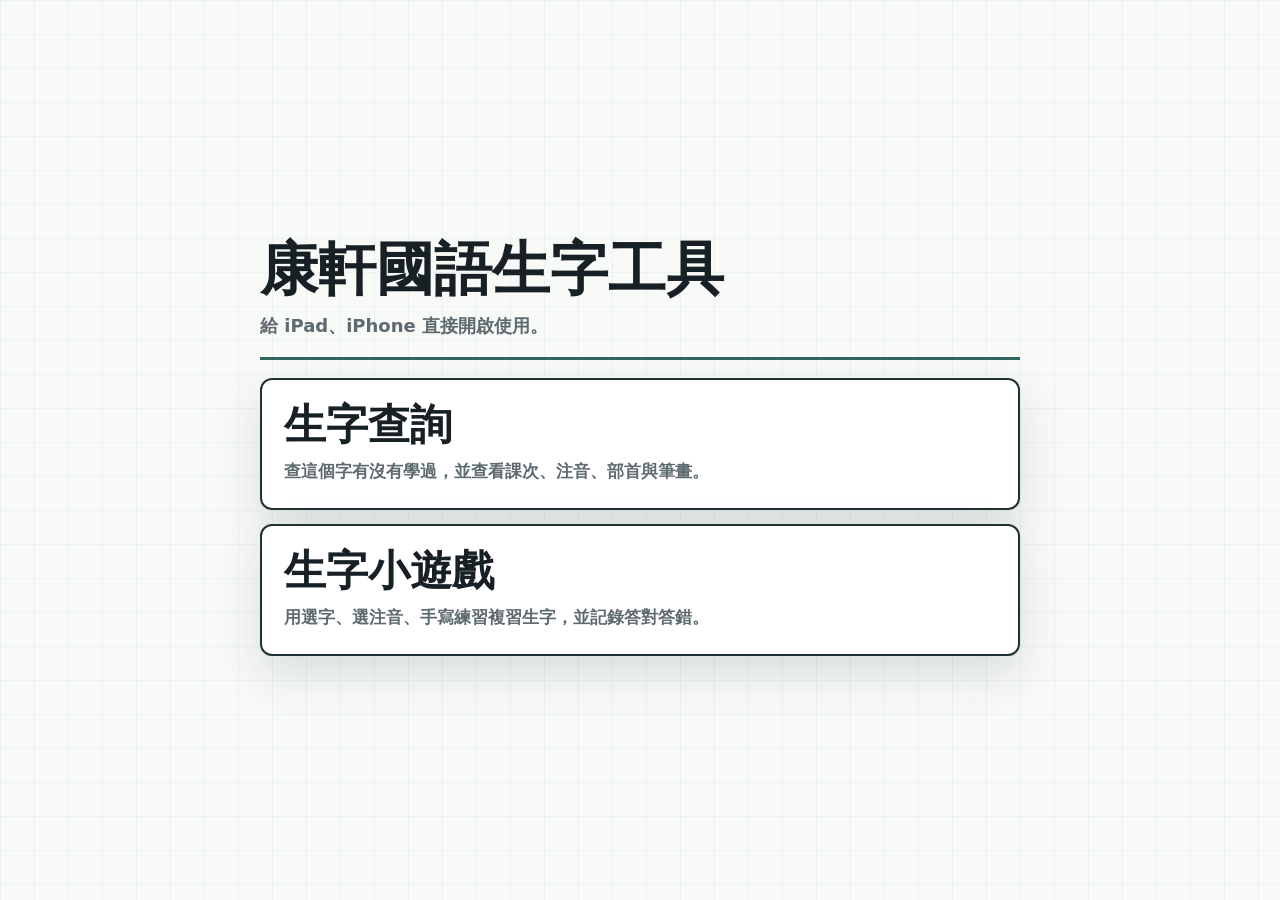
==== index.html @ 5c1a3d98 "Add mobile landing page for tools" ====
<!doctype html>
<html lang="zh-Hant">
<head>
  <meta charset="utf-8">
  <meta name="viewport" content="width=device-width, initial-scale=1, viewport-fit=cover">
  <title>康軒國語生字工具</title>
  <style>
    :root {
      --ink: #172024;
      --muted: #5d6a70;
      --paper: #f8faf7;
      --panel: #ffffff;
      --accent: #2f675f;
      --accent-2: #d97b40;
      --line: #cfd8dc;
      --shadow: 0 18px 45px rgba(31, 47, 55, 0.14);
    }

    * {
      box-sizing: border-box;
    }

    body {
      margin: 0;
      min-height: 100vh;
      color: var(--ink);
      background:
        linear-gradient(90deg, rgba(47, 103, 95, 0.06) 1px, transparent 1px),
        linear-gradient(rgba(47, 103, 95, 0.05) 1px, transparent 1px),
        var(--paper);
      background-size: 34px 34px;
      font-family: "Microsoft JhengHei", "Noto Sans TC", system-ui, sans-serif;
      -webkit-tap-highlight-color: transparent;
    }

    main {
      width: min(760px, calc(100% - 28px));
      margin: 0 auto;
      padding: max(30px, env(safe-area-inset-top)) 0 max(36px, env(safe-area-inset-bottom));
      min-height: 100vh;
      display: grid;
      align-content: center;
      gap: 18px;
    }

    header {
      border-bottom: 3px solid var(--accent);
      padding-bottom: 16px;
    }

    h1 {
      margin: 0;
      font-size: clamp(34px, 9vw, 58px);
      line-height: 1.08;
      letter-spacing: 0;
    }

    p {
      margin: 12px 0 0;
      color: var(--muted);
      font-size: 18px;
      line-height: 1.6;
      font-weight: 700;
    }

    .tools {
      display: grid;
      gap: 14px;
    }

    a {
      display: grid;
      gap: 8px;
      min-height: 132px;
      padding: 22px;
      color: var(--ink);
      text-decoration: none;
      background: var(--panel);
      border: 2px solid #203236;
      border-radius: 12px;
      box-shadow: var(--shadow);
    }

    a:active {
      transform: translateY(1px);
      border-color: var(--accent-2);
    }

    strong {
      font-size: clamp(28px, 7vw, 42px);
      line-height: 1.1;
      font-weight: 1000;
    }

    span {
      color: var(--muted);
      font-size: 17px;
      line-height: 1.45;
      font-weight: 800;
    }
  </style>
</head>
<body>
  <main>
    <header>
      <h1>康軒國語生字工具</h1>
      <p>給 iPad、iPhone 直接開啟使用。</p>
    </header>

    <section class="tools" aria-label="工具列表">
      <a href="生字查詢.html">
        <strong>生字查詢</strong>
        <span>查這個字有沒有學過，並查看課次、注音、部首與筆畫。</span>
      </a>
      <a href="生字小遊戲.html">
        <strong>生字小遊戲</strong>
        <span>用選字、選注音、手寫練習複習生字，並記錄答對答錯。</span>
      </a>
    </section>
  </main>
</body>
</html>
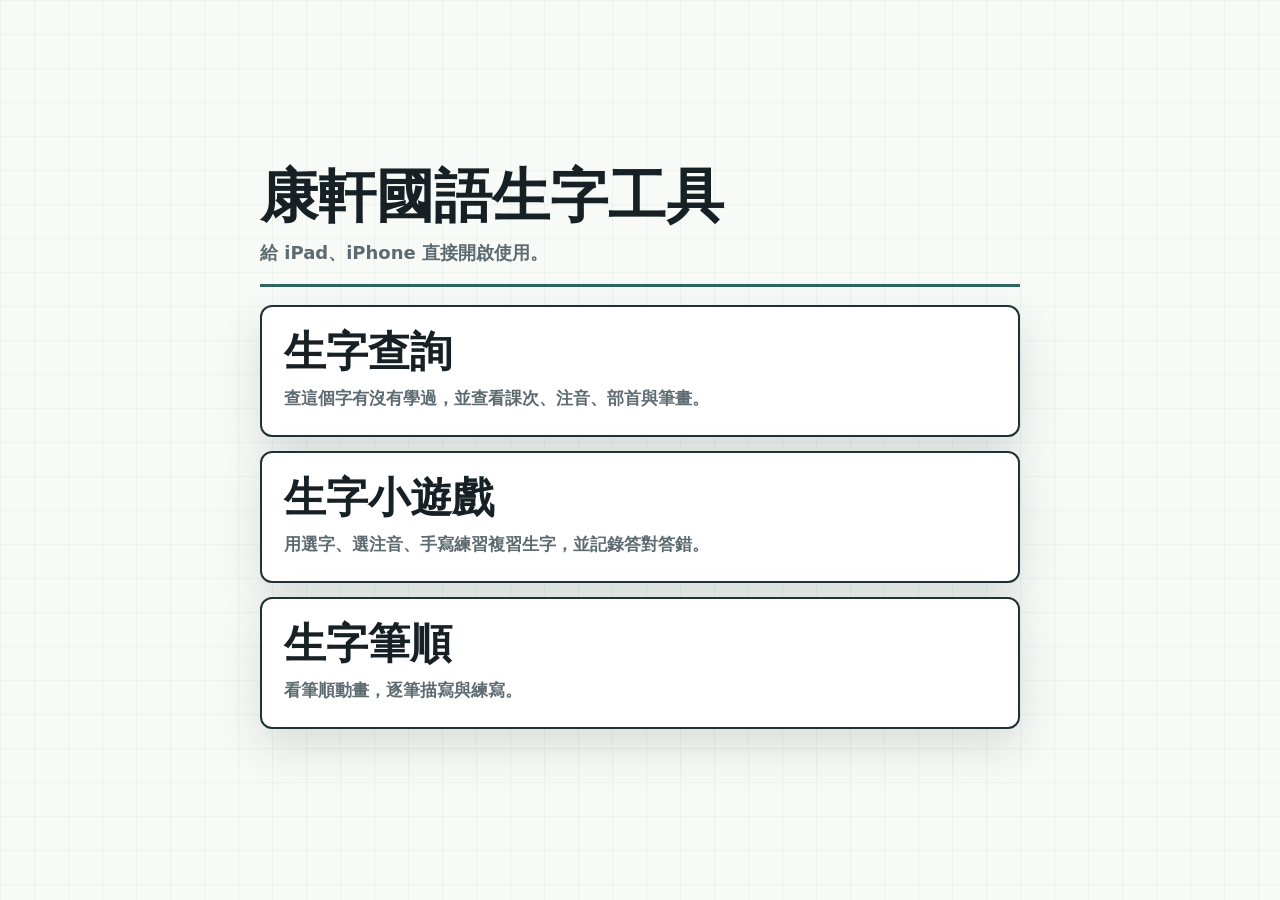
==== commit b7a7faee: "Add Taiwan character stroke animations and handwriting practice" ====
--- a/index.html
+++ b/index.html
@@ -116,6 +116,10 @@
         <strong>生字小遊戲</strong>
         <span>用選字、選注音、手寫練習複習生字，並記錄答對答錯。</span>
       </a>
+      <a href="生字筆順.html">
+        <strong>生字筆順</strong>
+        <span>看筆順動畫，逐筆描寫與練寫。</span>
+      </a>
     </section>
   </main>
 </body>
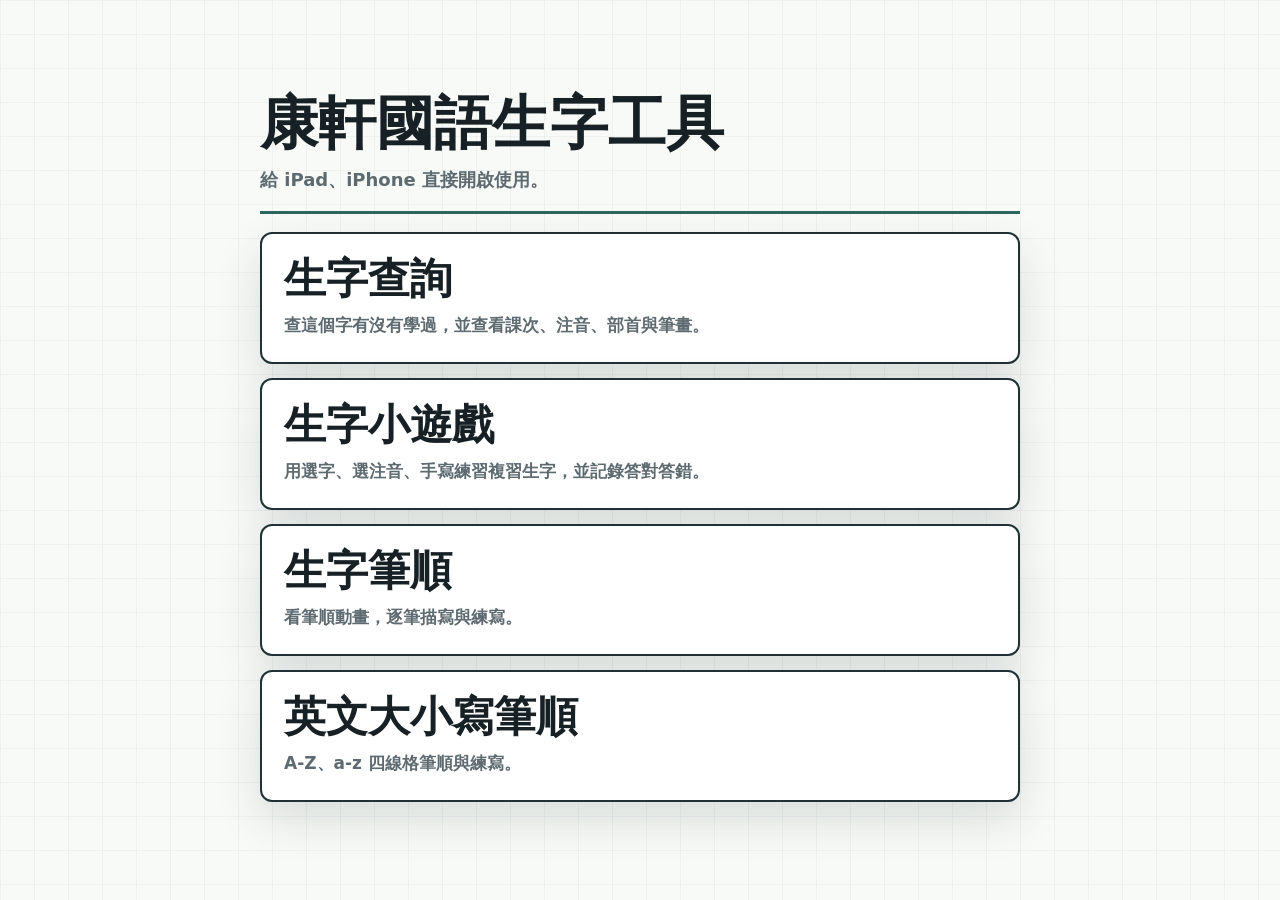
==== commit e7f9fc24: "Add uppercase and lowercase alphabet stroke practice" ====
--- a/index.html
+++ b/index.html
@@ -120,6 +120,10 @@
         <strong>生字筆順</strong>
         <span>看筆順動畫，逐筆描寫與練寫。</span>
       </a>
+      <a href="英文筆順.html">
+        <strong>英文大小寫筆順</strong>
+        <span>A-Z、a-z 四線格筆順與練寫。</span>
+      </a>
     </section>
   </main>
 </body>
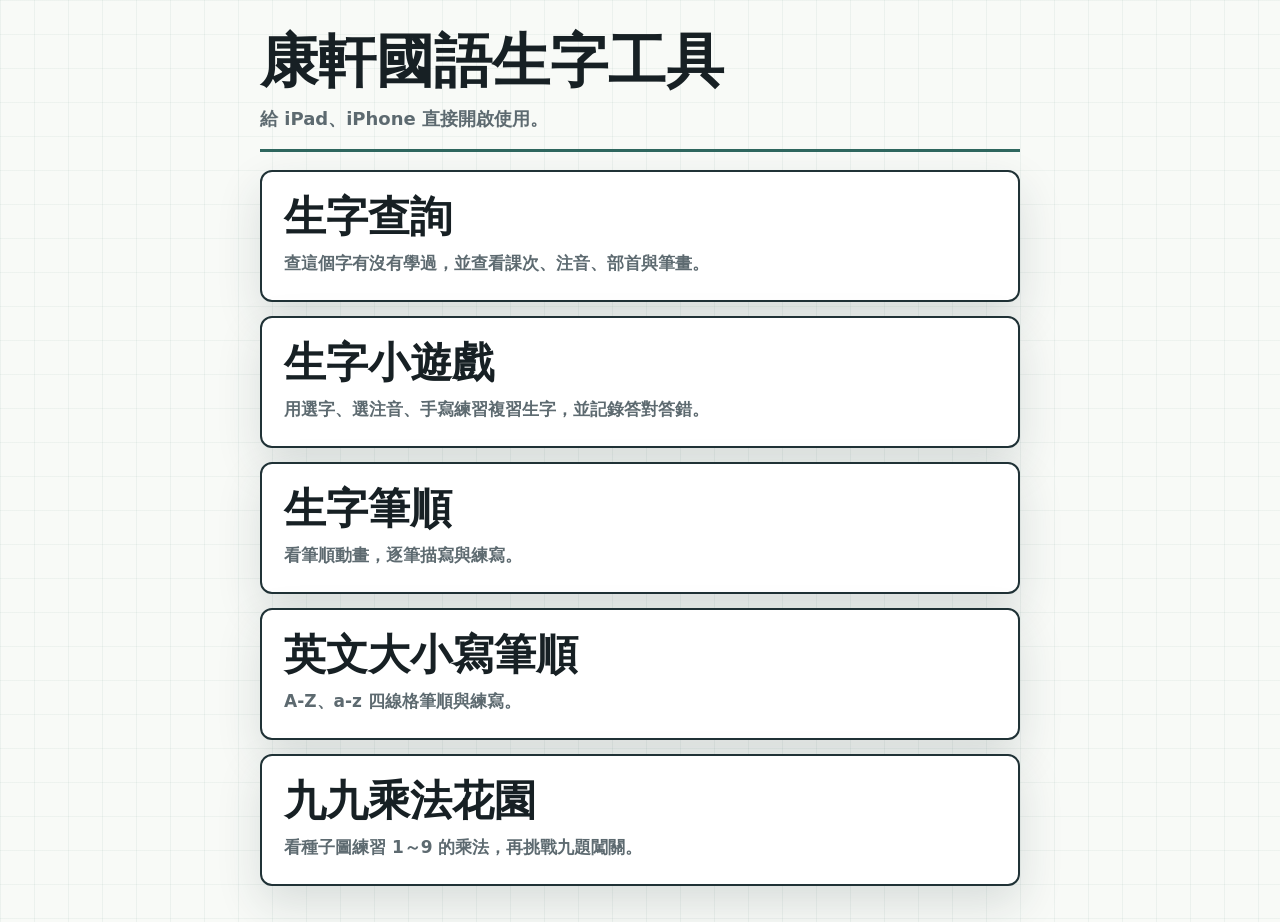
==== commit f05fb100: "Add interactive multiplication garden" ====
--- a/index.html
+++ b/index.html
@@ -124,6 +124,10 @@
         <strong>英文大小寫筆順</strong>
         <span>A-Z、a-z 四線格筆順與練寫。</span>
       </a>
+      <a href="九九乘法花園.html">
+        <strong>九九乘法花園</strong>
+        <span>看種子圖練習 1～9 的乘法，再挑戰九題闖關。</span>
+      </a>
     </section>
   </main>
 </body>
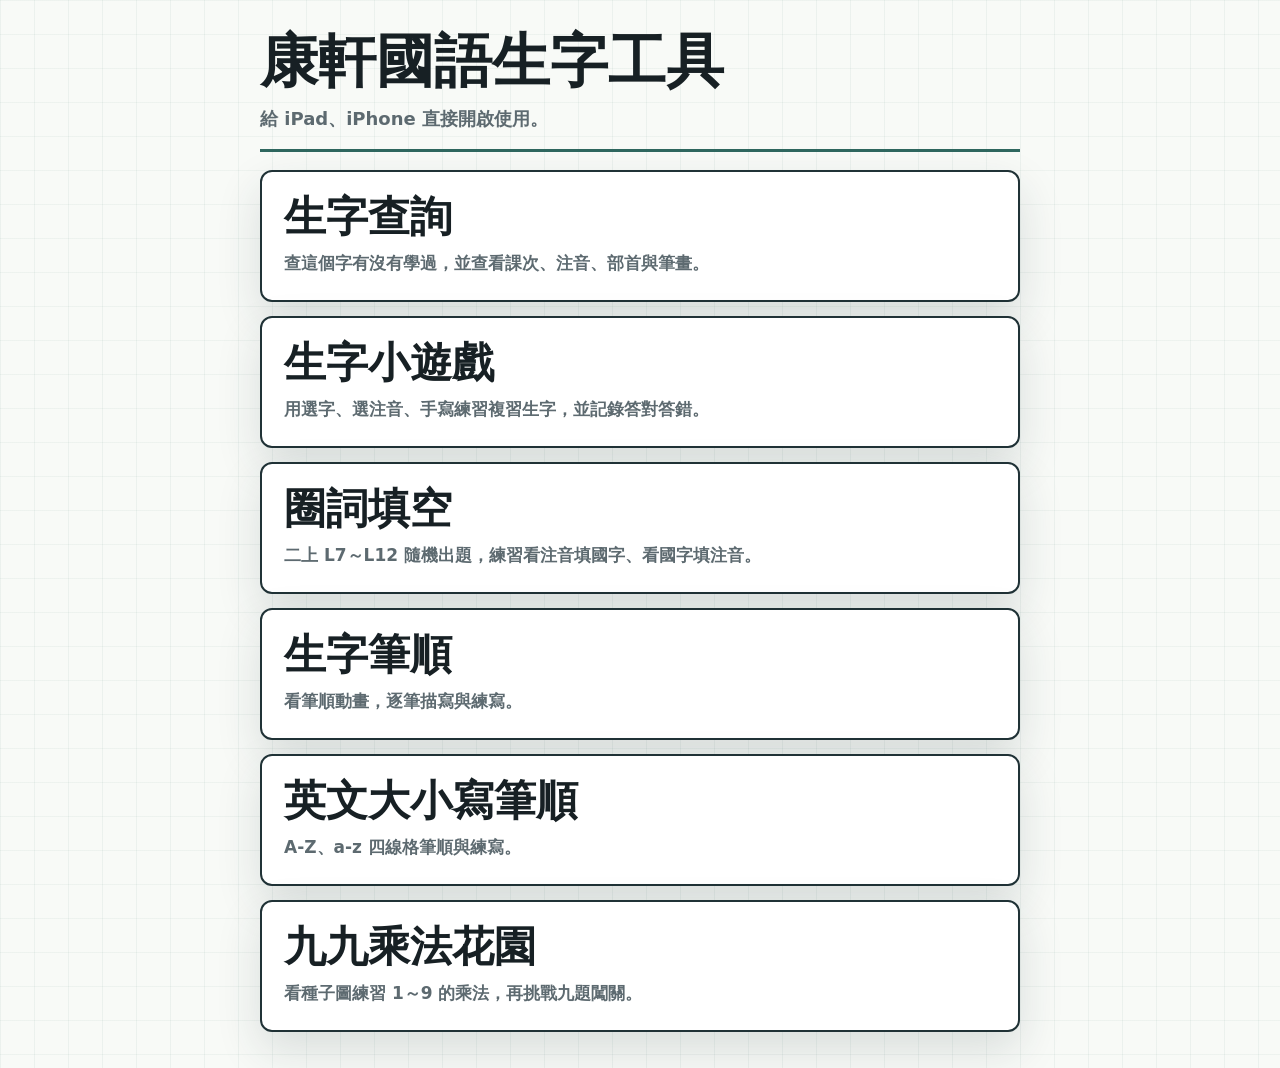
==== commit 9f384158: "Publish randomized grade two circle-word fill-in quiz" ====
--- a/index.html
+++ b/index.html
@@ -116,6 +116,10 @@
         <strong>生字小遊戲</strong>
         <span>用選字、選注音、手寫練習複習生字，並記錄答對答錯。</span>
       </a>
+      <a href="圈詞填空.html">
+        <strong>圈詞填空</strong>
+        <span>二上 L7～L12 隨機出題，練習看注音填國字、看國字填注音。</span>
+      </a>
       <a href="生字筆順.html">
         <strong>生字筆順</strong>
         <span>看筆順動畫，逐筆描寫與練寫。</span>
